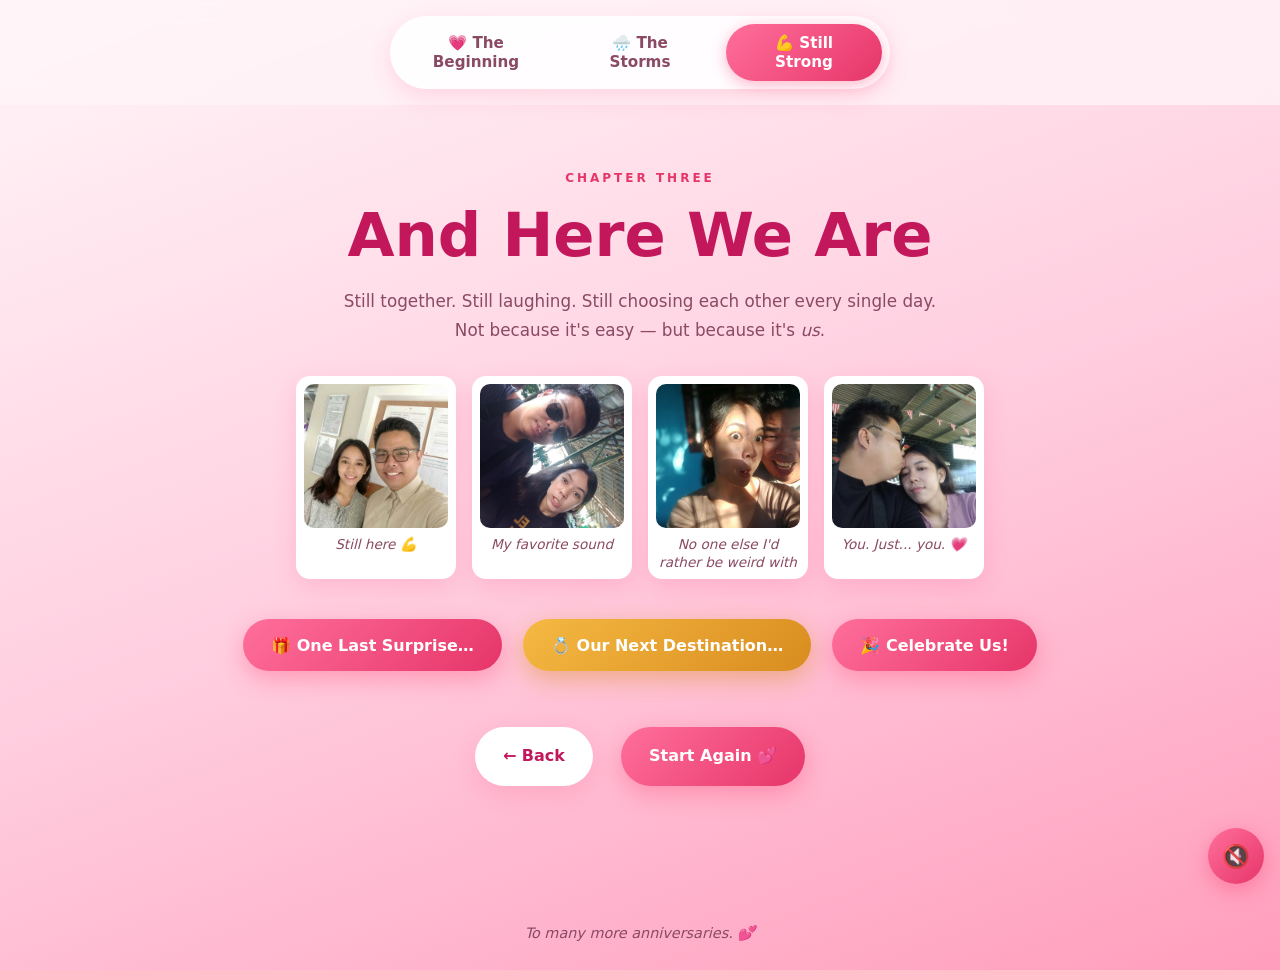
==== strong.html @ 2f864bd3 "anniversary" ====
<!DOCTYPE html>
<html lang="en">
<head>
  <meta charset="UTF-8" />
  <meta name="viewport" content="width=device-width, initial-scale=1.0" />
  <meta name="theme-color" content="#ff6f9c" />
  <meta name="apple-mobile-web-app-capable" content="yes" />
  <meta name="apple-mobile-web-app-title" content="Us 💕" />
  <title>Still Going Strong 💪💕</title>
  <meta name="description" content="Here's to us — and every tomorrow." />
  <link rel="stylesheet" href="style.css" />
</head>
<body class="page-three">

  <div class="inapp-banner" id="inappBanner" hidden>
    💡 Open this link in Safari or Chrome — the music won't play in Instagram 💕
  </div>

  <div class="hearts-bg" aria-hidden="true"></div>

  <header class="site-header">
    <nav aria-label="Main navigation">
      <a href="index.html">💗 The Beginning</a>
      <a href="hardship.html">🌧️ The Storms</a>
      <a href="strong.html" class="active">💪 Still Strong</a>
    </nav>
  </header>

  <main class="final-hero">
    <p class="eyebrow">Chapter Three</p>
    <h1>And Here We Are</h1>
    <p class="subtitle">
      Still together. Still laughing. Still choosing each other every single day.
      Not because it's easy — but because it's <em>us</em>.
    </p>

    <section class="photo-grid" aria-label="Our favorite moments">
      <figure>
        <img
          src="images/06-us-now.jpg"
          alt="Us now"
          loading="lazy"
          onerror="this.style.display='none'; this.nextElementSibling.style.display='block';"
        />
        <div class="photo-fallback">💕 06-us-now.jpg</div>
        <figcaption>Still here 💪</figcaption>
      </figure>
      <figure>
        <img
          src="images/07-that-laugh.jpg"
          alt="Your laugh"
          loading="lazy"
          onerror="this.style.display='none'; this.nextElementSibling.style.display='block';"
        />
        <div class="photo-fallback">💕 07-that-laugh.jpg</div>
        <figcaption>My favorite sound</figcaption>
      </figure>
      <figure>
        <img
          src="images/08-us-being-us.jpg"
          alt="Us being us"
          loading="lazy"
          onerror="this.style.display='none'; this.nextElementSibling.style.display='block';"
        />
        <div class="photo-fallback">💕 08-us-being-us.jpg</div>
        <figcaption>No one else I'd rather be weird with</figcaption>
      </figure>
      <figure>
        <img
          src="images/09-my-favorite-person.jpg"
          alt="My favorite person"
          loading="lazy"
          onerror="this.style.display='none'; this.nextElementSibling.style.display='block';"
        />
        <div class="photo-fallback">💕 09-my-favorite-person.jpg</div>
        <figcaption>You. Just... you. 💗</figcaption>
      </figure>
    </section>

    <button class="reveal-btn" id="revealBtn">🎁 One Last Surprise…</button>

    <div class="final-message" id="finalMessage" hidden>
      <div class="final-inner">
        <h2>My Promise to You</h2>
        <p>
          No matter how many storms come, I'll keep choosing you.
          For the good days and the messy ones.
          For the quiet mornings and the loud laughs.
          <strong>Happy Anniversary, my love.</strong>
        </p>
        <p class="big-heart">💖</p>
        <p class="signature">— Yours, always</p>
      </div>
    </div>

    <!-- ===== Our Next Destination — HIDDEN until tapped ===== -->
    <button class="reveal-btn next-dest-btn" id="nextDestBtn">
      💍 Our Next Destination…
    </button>

    <section class="next-destination" id="nextDestination" hidden>
      <div class="ring-wrap">
        <img
          src="images/wedding-ring.png"
          alt="A wedding ring — a promise of forever"
          loading="lazy"
          onerror="this.style.display='none'; this.nextElementSibling.style.display='block';"
        />
        <div class="ring-fallback">💍</div>
      </div>

      <p class="eyebrow" style="margin-top: 1.5rem;">Our Next Destination</p>
      <h2 class="next-destination-title">Forever</h2>
      <p class="next-destination-text">
        Every road we've walked has led us here. Every storm we weathered
        made us stronger. And now — I want to walk the rest of my life
        beside you.
      </p>
      <p class="next-destination-tagline">Will you keep choosing me? 💍</p>

      <div class="sparkle-row" aria-hidden="true">
        <span>✨</span><span>💍</span><span>✨</span>
      </div>
    </section>

    <button class="celebrate-btn" id="celebrateBtn">🎉 Celebrate Us!</button>

    <div class="nav-actions">
      <a href="hardship.html" class="back-btn">← Back</a>
      <a href="index.html" class="next-btn">Start Again 💕</a>
    </div>
  </main>

  <footer>
    <p>To many more anniversaries. 💕</p>
  </footer>

  <audio id="bg-music" loop preload="auto">
    <source src="music.mp3" type="audio/mpeg" />
  </audio>
  <button
    id="music-toggle"
    class="music-toggle"
    aria-label="Toggle background music"
    aria-pressed="false"
    title="Play music"
  >
    <span class="music-icon">🔇</span>
  </button>

  <script src="script.js"></script>
</body>
</html>
---- style.css ----
/* ============================================================
   ANNIVERSARY SITE — Mobile-First Romantic Pink Theme
   ============================================================ */

:root {
  --pink-50:  #fff5f8;
  --pink-100: #ffe4ee;
  --pink-200: #ffc9dc;
  --pink-300: #ff9ebd;
  --pink-400: #ff6f9c;
  --pink-500: #ff4d7d;
  --pink-600: #e63568;
  --rose:     #c2185b;
  --text:     #5a1f33;
  --text-soft:#8a4a63;
  --white:    #ffffff;
  --shadow:   0 8px 24px rgba(255, 77, 125, 0.18);
  --shadow-lg:0 12px 32px rgba(255, 77, 125, 0.3);
  --radius:   18px;
  --radius-sm:14px;
  --safe-top:    env(safe-area-inset-top, 0px);
  --safe-bottom: env(safe-area-inset-bottom, 0px);
}

* {
  box-sizing: border-box;
  margin: 0;
  padding: 0;
  -webkit-tap-highlight-color: transparent;
}

html {
  scroll-behavior: smooth;
  -webkit-text-size-adjust: 100%;
  text-size-adjust: 100%;
  overflow-x: hidden;
}

body {
  font-family: 'Georgia', 'Segoe UI', system-ui, sans-serif;
  background: linear-gradient(160deg, var(--pink-50), var(--pink-100) 60%, var(--pink-200));
  color: var(--text);
  line-height: 1.65;
  min-height: 100vh;
  min-height: 100dvh;
  overflow-x: hidden;
  position: relative;
  -webkit-overflow-scrolling: touch;
}

.page-one   { background: linear-gradient(160deg, #fff5f8, #ffe4ee, #ffd0e0); }
.page-two   { background: linear-gradient(160deg, #fff0f5, #ffd9e6, #ffc0d5); }
.page-three { background: linear-gradient(160deg, #fff5f8, #ffcfe0, #ff9ebd); }

/* ===== In-app browser banner ===== */
.inapp-banner {
  position: fixed;
  top: 0; left: 0; right: 0;
  background: var(--pink-500);
  color: var(--white);
  text-align: center;
  padding: calc(0.75rem + var(--safe-top, 0px)) 1rem 0.75rem;
  font-size: 0.85rem;
  font-weight: 700;
  z-index: 999;
  line-height: 1.4;
  box-shadow: 0 4px 16px rgba(0,0,0,0.15);
}

/* ===== Floating Hearts ===== */
.hearts-bg {
  position: fixed;
  inset: 0;
  pointer-events: none;
  z-index: 0;
  overflow: hidden;
}
.hearts-bg::before,
.hearts-bg::after {
  content: "💕 💖 💗 💓 💞";
  position: absolute;
  font-size: 1.4rem;
  opacity: 0.12;
  animation: floatHearts 24s linear infinite;
  white-space: nowrap;
  letter-spacing: 3rem;
  top: 110%;
}
.hearts-bg::after {
  animation-duration: 32s;
  animation-delay: -12s;
  font-size: 1rem;
  opacity: 0.08;
}
@keyframes floatHearts {
  from { transform: translateY(0); }
  to   { transform: translateY(-140vh); }
}

/* ===== Nav ===== */
.site-header {
  position: sticky;
  top: 0;
  z-index: 100;
  padding: calc(0.6rem + var(--safe-top)) 0.75rem 0.6rem;
  display: flex;
  justify-content: center;
  background: rgba(255, 245, 248, 0.75);
  backdrop-filter: blur(12px);
  -webkit-backdrop-filter: blur(12px);
}
nav {
  display: flex;
  gap: 0.35rem;
  background: rgba(255, 255, 255, 0.85);
  padding: 0.35rem;
  border-radius: 999px;
  box-shadow: var(--shadow);
  width: 100%;
  max-width: 500px;
  justify-content: center;
}
nav a {
  flex: 1;
  text-align: center;
  padding: 0.75rem 0.4rem;
  border-radius: 999px;
  text-decoration: none;
  color: var(--text-soft);
  font-weight: 700;
  font-size: 0.75rem;
  line-height: 1.2;
  transition: all 0.25s ease;
  min-height: 44px;
  display: flex;
  align-items: center;
  justify-content: center;
}
nav a:hover, nav a:active { background: var(--pink-100); color: var(--rose); }
nav a.active {
  background: linear-gradient(135deg, var(--pink-400), var(--pink-600));
  color: var(--white);
  box-shadow: 0 4px 15px rgba(255, 77, 125, 0.4);
}

/* ===== Hero ===== */
.hero, .final-hero {
  position: relative;
  z-index: 1;
  margin: 0 auto;
  padding: 2rem 1.25rem 3rem;
  text-align: center;
  max-width: 1100px;
}
.hero-content { animation: fadeUp 0.7s ease-out; }

@keyframes fadeUp {
  from { opacity: 0; transform: translateY(20px); }
  to   { opacity: 1; transform: translateY(0); }
}

.eyebrow {
  font-size: 0.75rem;
  letter-spacing: 0.25em;
  text-transform: uppercase;
  color: var(--pink-600);
  font-weight: 700;
  margin-bottom: 0.75rem;
}
h1 {
  font-size: clamp(2rem, 8vw, 3.8rem);
  color: var(--rose);
  line-height: 1.15;
  margin-bottom: 1rem;
  font-weight: 700;
}
.subtitle {
  font-size: 1.05rem;
  color: var(--text-soft);
  max-width: 620px;
  margin: 0 auto 1.5rem;
  line-height: 1.7;
  padding: 0 0.25rem;
}
.music-note {
  color: var(--pink-600);
  font-style: italic;
  font-size: 0.95rem;
  margin-bottom: 1.5rem;
  font-weight: 600;
}

/* ===== Date Badge ===== */
.date-badge {
  display: inline-flex;
  flex-direction: column;
  align-items: center;
  gap: 0.3rem;
  background: var(--white);
  padding: 0.85rem 1.5rem;
  border-radius: var(--radius);
  box-shadow: var(--shadow);
  margin: 1.5rem auto;
}
.date-label {
  font-size: 0.7rem;
  letter-spacing: 0.2em;
  text-transform: uppercase;
  color: var(--pink-500);
  font-weight: 700;
}
.date-value {
  font-size: 1.15rem;
  font-weight: 700;
  color: var(--rose);
}

/* ===== Countdown ===== */
.countdown {
  display: grid;
  grid-template-columns: repeat(2, 1fr);
  gap: 0.65rem;
  max-width: 520px;
  margin: 0 auto 2rem;
  padding: 0 0.25rem;
}
.countdown div {
  background: var(--white);
  padding: 1rem 0.5rem;
  border-radius: var(--radius-sm);
  box-shadow: var(--shadow);
  display: flex;
  flex-direction: column;
  align-items: center;
  gap: 0.15rem;
}
.countdown span {
  font-size: 1.9rem;
  font-weight: 700;
  color: var(--pink-600);
  line-height: 1;
}
.countdown small {
  font-size: 0.65rem;
  text-transform: uppercase;
  letter-spacing: 0.1em;
  color: var(--text-soft);
  font-weight: 600;
}

/* ===== Buttons ===== */
.surprise-btn, .reveal-btn, .celebrate-btn,
.next-btn, .back-btn {
  display: inline-flex;
  align-items: center;
  justify-content: center;
  padding: 1rem 1.75rem;
  border-radius: 999px;
  border: none;
  font-family: inherit;
  font-size: 1rem;
  font-weight: 700;
  cursor: pointer;
  text-decoration: none;
  transition: transform 0.2s ease, box-shadow 0.2s ease;
  min-height: 52px;
  -webkit-user-select: none;
  user-select: none;
  width: 100%;
  max-width: 360px;
  margin: 0.5rem auto;
}
.surprise-btn, .reveal-btn, .celebrate-btn, .next-btn {
  background: linear-gradient(135deg, var(--pink-400), var(--pink-600));
  color: var(--white);
  box-shadow: 0 8px 25px rgba(255, 77, 125, 0.4);
}
.surprise-btn:active, .reveal-btn:active,
.celebrate-btn:active, .next-btn:active,
.back-btn:active { transform: scale(0.97); }
.back-btn {
  background: var(--white);
  color: var(--rose);
  box-shadow: var(--shadow);
}

/* ===== Photo Feature ===== */
.photo-feature {
  max-width: 420px;
  margin: 1.5rem auto;
  padding: 0 0.5rem;
  position: relative;
  z-index: 1;
}
.photo-feature img {
  width: 100%;
  height: auto;
  max-height: 500px;
  object-fit: cover;
  border-radius: var(--radius);
  box-shadow: var(--shadow-lg);
  border: 4px solid var(--white);
  display: block;
  background: var(--pink-100);
}
.photo-caption {
  text-align: center;
  color: var(--text-soft);
  font-style: italic;
  margin-top: 0.75rem;
  font-size: 0.9rem;
}
.photo-fallback {
  display: none;
  padding: 2.5rem 1rem;
  text-align: center;
  color: var(--text-soft);
  font-style: italic;
  font-size: 0.85rem;
  background: var(--pink-100);
  border-radius: var(--radius);
  border: 2px dashed var(--pink-300);
  margin-bottom: 0.75rem;
}

/* ===== Love Letter ===== */
.love-letter {
  max-width: 600px;
  margin: 1.5rem auto;
  padding: 0 0.25rem;
  animation: fadeUp 0.5s ease-out;
}
.letter-inner {
  background: var(--white);
  padding: 2rem 1.5rem;
  border-radius: var(--radius);
  box-shadow: var(--shadow);
  border: 2px dashed var(--pink-300);
  text-align: left;
  position: relative;
  margin-top: 1rem;
}
.letter-inner::before {
  content: "💌";
  position: absolute;
  top: -22px; left: 50%;
  transform: translateX(-50%);
  font-size: 1.8rem;
  background: var(--pink-50);
  padding: 0.3rem 0.6rem;
  border-radius: 50%;
}
.letter-inner h2 {
  color: var(--rose);
  margin-bottom: 1rem;
  font-size: 1.3rem;
}
.letter-inner p { margin-bottom: 1rem; color: var(--text); font-size: 1rem; }
.letter-inner .signature {
  text-align: right;
  font-style: italic;
  color: var(--pink-600);
  font-weight: 700;
  margin-top: 1.25rem;
}

/* ===== Section Header ===== */
.section-header {
  max-width: 720px;
  margin: 0 auto 2rem;
  padding: 1.5rem 1.25rem;
  text-align: center;
  position: relative;
  z-index: 1;
}

/* ===== Timeline ===== */
.timeline {
  max-width: 720px;
  margin: 0 auto 3rem;
  padding: 0 1rem;
  position: relative;
  z-index: 1;
}
.timeline::before {
  content: "";
  position: absolute;
  left: 18px;
  top: 0; bottom: 0;
  width: 3px;
  background: linear-gradient(to bottom, var(--pink-300), var(--pink-500));
  border-radius: 2px;
}
.timeline-item {
  position: relative;
  padding-left: 48px;
  margin-bottom: 1.5rem;
  animation: fadeUp 0.6s ease-out both;
}
.timeline-item:nth-child(1) { animation-delay: 0.1s; }
.timeline-item:nth-child(2) { animation-delay: 0.2s; }
.timeline-item:nth-child(3) { animation-delay: 0.3s; }

.timeline-dot {
  position: absolute;
  left: 6px; top: 20px;
  width: 26px; height: 26px;
  background: var(--white);
  border: 4px solid var(--pink-500);
  border-radius: 50%;
  box-shadow: 0 0 0 5px rgba(255, 77, 125, 0.15);
}
.timeline-card {
  background: var(--white);
  padding: 1.25rem 1.15rem;
  border-radius: var(--radius-sm);
  box-shadow: var(--shadow);
}
.timeline-card h3 {
  color: var(--rose);
  margin-bottom: 0.6rem;
  font-size: 1.1rem;
  line-height: 1.3;
}
.timeline-card p { font-size: 0.95rem; }
.timeline-figure { margin: 0.5rem 0 0.85rem; }
.timeline-figure img {
  width: 100%;
  height: auto;
  max-height: 340px;
  object-fit: cover;
  border-radius: 10px;
  border: 3px solid var(--pink-100);
  display: block;
  background: var(--pink-100);
}

/* ===== Flip Cards ===== */
.flip-section {
  max-width: 900px;
  margin: 0 auto 3rem;
  padding: 1.5rem 1rem;
  text-align: center;
  position: relative;
  z-index: 1;
}
.flip-section h2 {
  color: var(--rose);
  font-size: 1.6rem;
  margin-bottom: 0.5rem;
  line-height: 1.2;
}
.flip-hint {
  color: var(--text-soft);
  margin-bottom: 1.5rem;
  font-style: italic;
  font-size: 0.9rem;
}
.flip-grid {
  display: grid;
  grid-template-columns: repeat(2, 1fr);
  gap: 0.75rem;
}
.flip-card {
  background: transparent;
  border: none;
  perspective: 1000px;
  height: 150px;
  cursor: pointer;
  font-family: inherit;
  min-height: 44px;
  padding: 0;
}
.flip-inner {
  position: relative;
  width: 100%; height: 100%;
  transition: transform 0.65s;
  transform-style: preserve-3d;
}
.flip-card.flipped .flip-inner,
.flip-card:focus-visible .flip-inner {
  transform: rotateY(180deg);
}
.flip-front, .flip-back {
  position: absolute;
  inset: 0;
  border-radius: var(--radius-sm);
  display: flex;
  align-items: center;
  justify-content: center;
  padding: 1rem;
  backface-visibility: hidden;
  -webkit-backface-visibility: hidden;
  box-shadow: var(--shadow);
}
.flip-front {
  background: linear-gradient(135deg, var(--pink-400), var(--pink-600));
  color: var(--white);
  font-size: 2.5rem;
  font-weight: 700;
}
.flip-back {
  background: var(--white);
  color: var(--rose);
  transform: rotateY(180deg);
  font-size: 0.85rem;
  font-weight: 600;
  line-height: 1.4;
  text-align: center;
}

/* ===== Final Page ===== */
.final-hero { padding-top: 2.5rem; }
.final-message {
  max-width: 620px;
  margin: 1.5rem auto;
  padding: 0 0.25rem;
  animation: fadeUp 0.6s ease-out;
}
.final-inner {
  background: var(--white);
  padding: 2rem 1.5rem;
  border-radius: var(--radius);
  box-shadow: var(--shadow);
  border: 2px solid var(--pink-300);
}
.final-inner h2 {
  color: var(--rose);
  font-size: 1.5rem;
  margin-bottom: 1rem;
}
.final-inner p { margin-bottom: 1rem; font-size: 1rem; }
.final-inner strong { color: var(--pink-600); }
.big-heart {
  font-size: 2.75rem;
  margin: 1.25rem 0 !important;
  animation: pulse 1.6s ease-in-out infinite;
}
@keyframes pulse {
  0%, 100% { transform: scale(1); }
  50%      { transform: scale(1.15); }
}
.final-inner .signature {
  font-style: italic;
  color: var(--pink-600);
  font-weight: 700;
}

.nav-actions {
  display: flex;
  flex-direction: column;
  gap: 0.75rem;
  align-items: center;
  margin: 2.5rem 0;
  padding: 0 0.5rem;
}

/* ===== Photo Grid ===== */
.photo-grid {
  display: grid;
  grid-template-columns: repeat(2, 1fr);
  gap: 0.75rem;
  max-width: 720px;
  margin: 2rem auto;
  padding: 0 1rem;
  position: relative;
  z-index: 1;
}
.photo-grid figure {
  margin: 0;
  background: var(--white);
  border-radius: var(--radius-sm);
  padding: 0.5rem;
  box-shadow: var(--shadow);
  transition: transform 0.25s ease;
}
.photo-grid figure:active { transform: scale(0.97); }
.photo-grid img {
  width: 100%;
  aspect-ratio: 1 / 1;
  object-fit: cover;
  border-radius: 10px;
  display: block;
  background: var(--pink-100);
}
.photo-grid figcaption {
  text-align: center;
  font-size: 0.72rem;
  color: var(--text-soft);
  margin-top: 0.5rem;
  font-style: italic;
  line-height: 1.3;
}

/* ===== Confetti ===== */
.confetti {
  position: fixed;
  top: -10px;
  width: 9px; height: 13px;
  border-radius: 2px;
  pointer-events: none;
  z-index: 9999;
  animation: fall linear forwards;
  will-change: transform;
}
@keyframes fall {
  to {
    transform: translateY(105vh) rotate(720deg);
    opacity: 0;
  }
}

/* ===== Music Toggle ===== */
.music-toggle {
  position: fixed;
  bottom: calc(1rem + var(--safe-bottom, 0px));
  right: 1rem;
  z-index: 200;
  width: 56px;
  height: 56px;
  border-radius: 50%;
  border: none;
  background: linear-gradient(135deg, var(--pink-400), var(--pink-600));
  color: var(--white);
  font-size: 1.4rem;
  cursor: pointer;
  box-shadow: 0 6px 20px rgba(255, 77, 125, 0.5);
  display: flex;
  align-items: center;
  justify-content: center;
  transition: transform 0.25s ease, box-shadow 0.25s ease;
  -webkit-tap-highlight-color: transparent;
}
.music-toggle:active { transform: scale(0.92); }
.music-toggle[aria-pressed="false"] {
  animation: musicPulse 2.5s ease-in-out infinite;
}
.music-toggle[aria-pressed="true"] {
  animation: none;
}
.music-toggle[aria-pressed="true"] .music-icon {
  display: inline-block;
  animation: musicSpin 4s linear infinite;
}
.music-toggle[aria-pressed="false"] .music-icon { opacity: 0.85; }
@keyframes musicPulse {
  0%, 100% {
    box-shadow: 0 6px 20px rgba(255, 77, 125, 0.5),
                0 0 0 0 rgba(255, 111, 156, 0.6);
  }
  50% {
    box-shadow: 0 6px 20px rgba(255, 77, 125, 0.5),
                0 0 0 14px rgba(255, 111, 156, 0);
  }
}
@keyframes musicSpin {
  from { transform: rotate(0deg); }
  to   { transform: rotate(360deg); }
}

/* ===== Footer ===== */
footer {
  position: relative;
  z-index: 1;
  text-align: center;
  padding: 1.5rem 1rem calc(1.5rem + var(--safe-bottom));
  color: var(--text-soft);
  font-style: italic;
  font-size: 0.9rem;
}

/* ============================================================
   NEXT DESTINATION — Wedding Ring Section
   ============================================================ */

.next-destination {
  position: relative;
  z-index: 1;
  max-width: 600px;
  margin: 3rem auto 2rem;
  padding: 2.5rem 1.5rem;
  text-align: center;
  background: linear-gradient(160deg, rgba(255,255,255,0.85), rgba(255, 228, 238, 0.9));
  border-radius: var(--radius);
  border: 2px solid var(--pink-200);
  box-shadow: 0 12px 40px rgba(255, 77, 125, 0.25);
  overflow: hidden;
  animation: fadeUp 0.6s ease-out;
}

.next-destination::before {
  content: "";
  position: absolute;
  top: -40%;
  left: 50%;
  transform: translateX(-50%);
  width: 340px;
  height: 340px;
  background: radial-gradient(
    circle,
    rgba(255, 215, 100, 0.35) 0%,
    rgba(255, 215, 100, 0.12) 40%,
    transparent 70%
  );
  pointer-events: none;
  z-index: 0;
  animation: ringGlow 4s ease-in-out infinite;
}

@keyframes ringGlow {
  0%, 100% { opacity: 0.7; transform: translateX(-50%) scale(1); }
  50%      { opacity: 1;   transform: translateX(-50%) scale(1.08); }
}

.ring-wrap {
  position: relative;
  z-index: 1;
  display: inline-block;
  margin-bottom: 0.5rem;
  animation: ringFloat 5s ease-in-out infinite;
}

.ring-wrap img {
  width: 140px;
  height: 140px;
  object-fit: contain;
  display: block;
  filter: drop-shadow(0 8px 16px rgba(255, 180, 90, 0.45));
}

.ring-fallback {
  display: none;
  font-size: 6rem;
  line-height: 1;
  filter: drop-shadow(0 8px 16px rgba(255, 180, 90, 0.45));
}

@keyframes ringFloat {
  0%, 100% { transform: translateY(0) rotate(-2deg); }
  50%      { transform: translateY(-10px) rotate(2deg); }
}

.next-destination-title {
  position: relative;
  z-index: 1;
  font-size: clamp(2rem, 8vw, 3rem);
  color: var(--rose);
  margin: 0.5rem 0 1rem;
  font-weight: 700;
  letter-spacing: 0.02em;
  text-shadow: 0 2px 8px rgba(255, 111, 156, 0.25);
}

.next-destination-text {
  position: relative;
  z-index: 1;
  font-size: 1.02rem;
  line-height: 1.75;
  color: var(--text);
  max-width: 480px;
  margin: 0 auto 1.25rem;
}

.next-destination-tagline {
  position: relative;
  z-index: 1;
  font-size: 1.15rem;
  font-weight: 700;
  font-style: italic;
  color: var(--pink-600);
  margin: 1.25rem auto 0.5rem;
  max-width: 400px;
  padding: 0.75rem 1rem;
  border-top: 1px dashed var(--pink-300);
  border-bottom: 1px dashed var(--pink-300);
}

.sparkle-row {
  position: relative;
  z-index: 1;
  display: flex;
  justify-content: center;
  gap: 1.25rem;
  margin-top: 1.5rem;
  font-size: 1.5rem;
  opacity: 0.85;
}
.sparkle-row span {
  animation: sparklePulse 2.4s ease-in-out infinite;
}
.sparkle-row span:nth-child(2) { animation-delay: 0.4s; }
.sparkle-row span:nth-child(3) { animation-delay: 0.8s; }

@keyframes sparklePulse {
  0%, 100% { transform: scale(1); opacity: 0.6; }
  50%      { transform: scale(1.35); opacity: 1; }
}

/* Golden ring button */
.next-dest-btn {
  background: linear-gradient(135deg, #f5b942, #d98c1f);
  box-shadow: 0 8px 25px rgba(217, 140, 31, 0.45);
  margin-top: 1rem;
}
.next-dest-btn:hover {
  box-shadow: 0 12px 30px rgba(217, 140, 31, 0.6);
}

/* ============================================================
   TABLET & DESKTOP UPGRADES
   ============================================================ */

@media (min-width: 600px) {
  .site-header { padding: 1rem 1.5rem; }
  nav { gap: 0.5rem; padding: 0.5rem; }
  nav a { font-size: 0.95rem; padding: 0.65rem 1.2rem; }

  .hero, .final-hero { padding: 3rem 2rem 4rem; }

  .countdown {
    grid-template-columns: repeat(4, 1fr);
    gap: 0.85rem;
  }
  .countdown span { font-size: 2rem; }
  .countdown small { font-size: 0.7rem; }

  .surprise-btn, .reveal-btn, .celebrate-btn,
  .next-btn, .back-btn {
    width: auto;
    margin: 0.5rem;
  }
  .nav-actions { flex-direction: row; justify-content: center; }

  .timeline::before { left: 24px; }
  .timeline-item { padding-left: 60px; margin-bottom: 1.75rem; }
  .timeline-dot { left: 12px; top: 18px; width: 27px; height: 27px; }
  .timeline-card { padding: 1.5rem 1.8rem; }

  .flip-grid { grid-template-columns: repeat(4, 1fr); gap: 1rem; }
  .flip-card { height: 180px; }
  .flip-back { font-size: 0.95rem; }

  .photo-grid { grid-template-columns: repeat(2, 1fr); gap: 1rem; }
  .photo-grid figcaption { font-size: 0.85rem; }

  .letter-inner, .final-inner { padding: 2.25rem 2rem; }
  .letter-inner h2, .final-inner h2 { font-size: 1.6rem; }

  .next-destination {
    padding: 3rem 2.5rem;
    margin: 4rem auto 3rem;
  }
  .ring-wrap img {
    width: 170px;
    height: 170px;
  }
  .next-destination-title { font-size: 3.2rem; }
  .next-destination-text  { font-size: 1.1rem; }
  .next-destination-tagline { font-size: 1.3rem; }
}

@media (min-width: 900px) {
  .photo-grid { grid-template-columns: repeat(4, 1fr); }
  .flip-grid { gap: 1.2rem; }
  .flip-card { height: 200px; }
  .hero, .final-hero { padding: 4rem 2rem; }
}

/* ===== Reduced motion ===== */
@media (prefers-reduced-motion: reduce) {
  *, *::before, *::after {
    animation-duration: 0.01ms !important;
    animation-iteration-count: 1 !important;
    transition-duration: 0.01ms !important;
    scroll-behavior: auto !important;
  }
  .hearts-bg::before,
  .hearts-bg::after { display: none; }
  .music-toggle,
  .music-toggle .music-icon { animation: none !important; }
  .next-destination::before,
  .ring-wrap,
  .sparkle-row span { animation: none !important; }
}
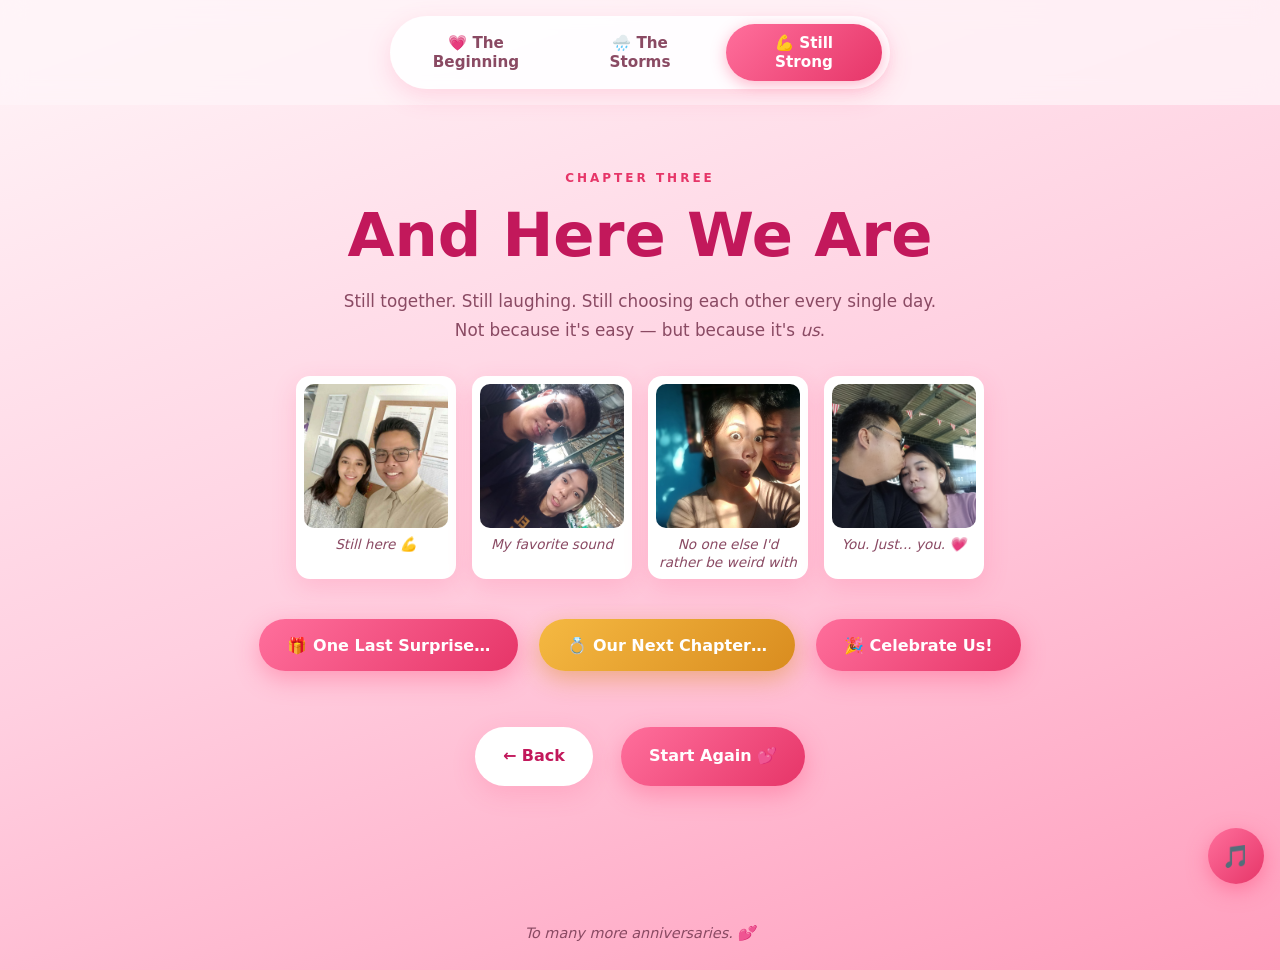
==== commit 2fb852be: "Chapter" ====
--- a/strong.html
+++ b/strong.html
@@ -86,7 +86,7 @@
           No matter how many storms come, I'll keep choosing you.
           For the good days and the messy ones.
           For the quiet mornings and the loud laughs.
-          <strong>Happy Anniversary, my love.</strong>
+          <strong>Happy 4th Anniversary, My love.</strong>
         </p>
         <p class="big-heart">💖</p>
         <p class="signature">— Yours, always</p>
@@ -95,7 +95,7 @@
 
     <!-- ===== Our Next Destination — HIDDEN until tapped ===== -->
     <button class="reveal-btn next-dest-btn" id="nextDestBtn">
-      💍 Our Next Destination…
+      💍 Our Next Chapter…
     </button>
 
     <section class="next-destination" id="nextDestination" hidden>
@@ -109,7 +109,7 @@
         <div class="ring-fallback">💍</div>
       </div>
 
-      <p class="eyebrow" style="margin-top: 1.5rem;">Our Next Destination</p>
+      <p class="eyebrow" style="margin-top: 1.5rem;">Our Next Chapter</p>
       <h2 class="next-destination-title">Forever</h2>
       <p class="next-destination-text">
         Every road we've walked has led us here. Every storm we weathered
